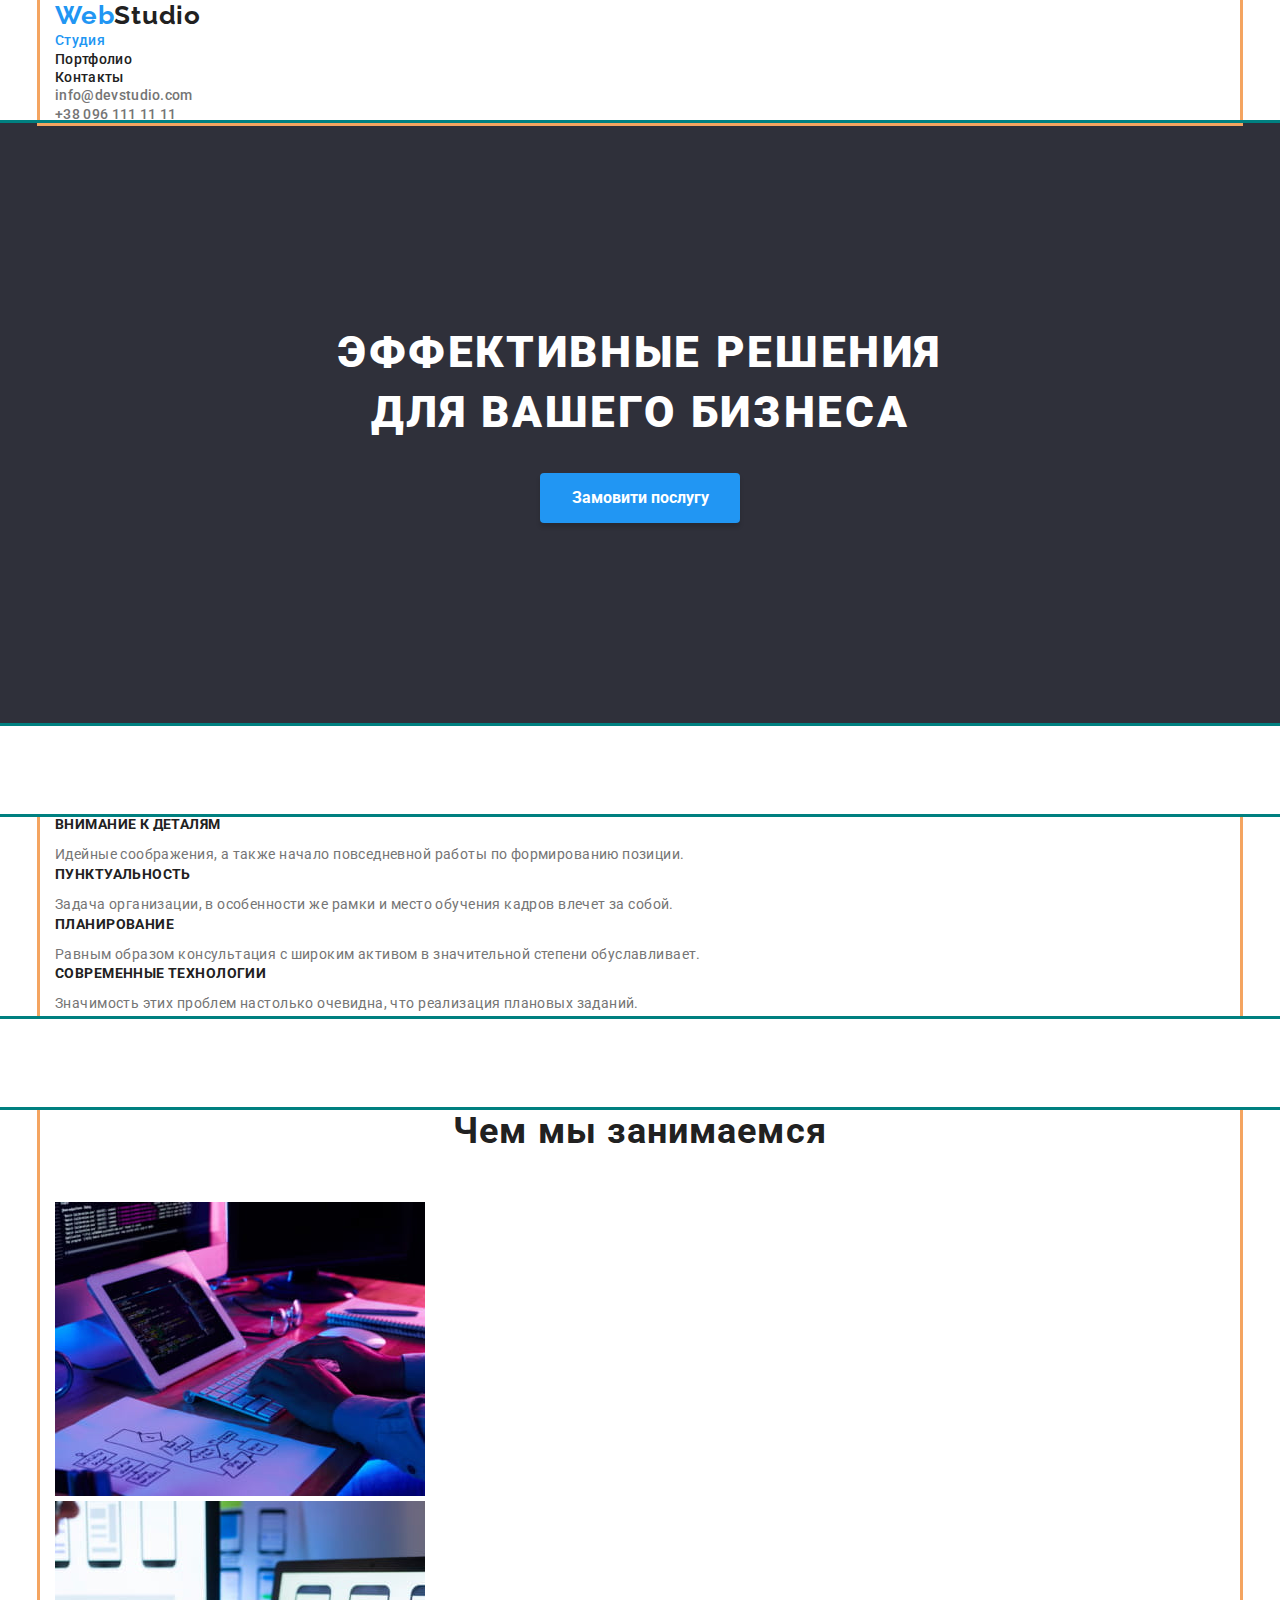
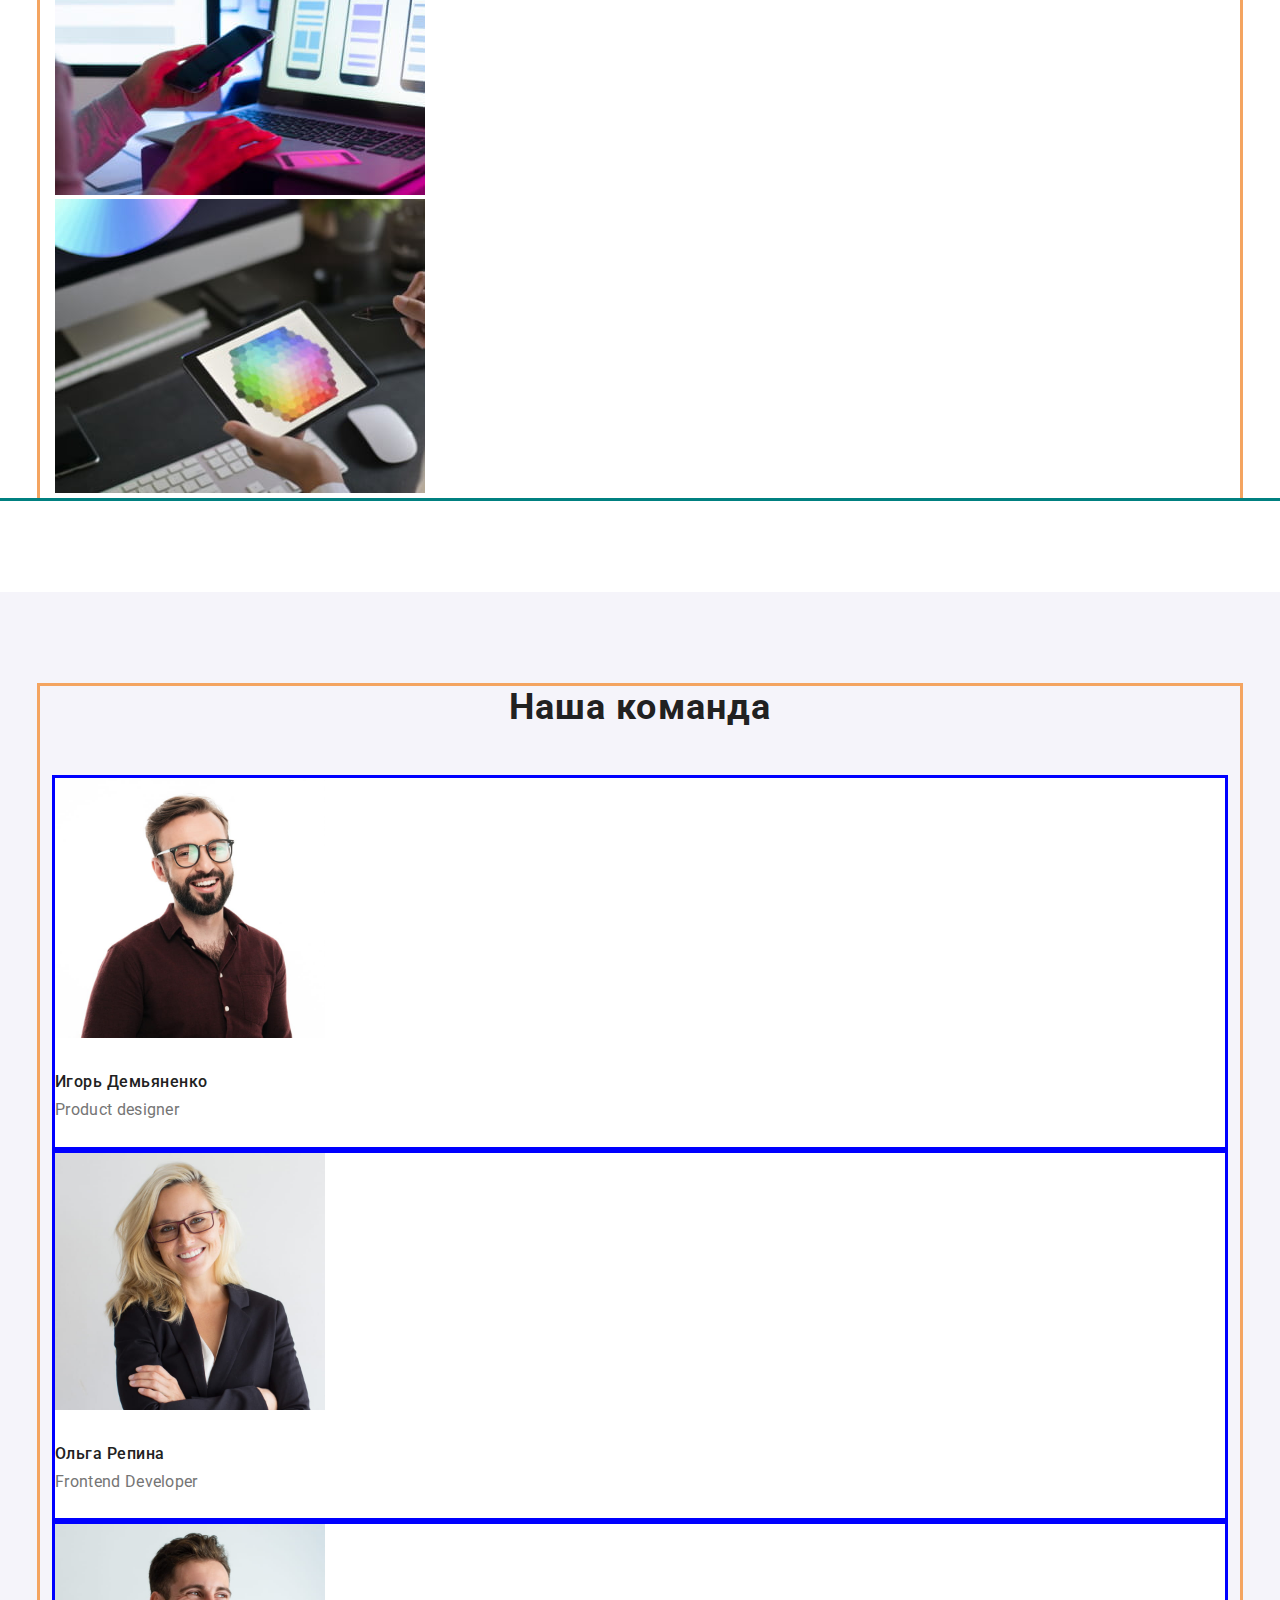
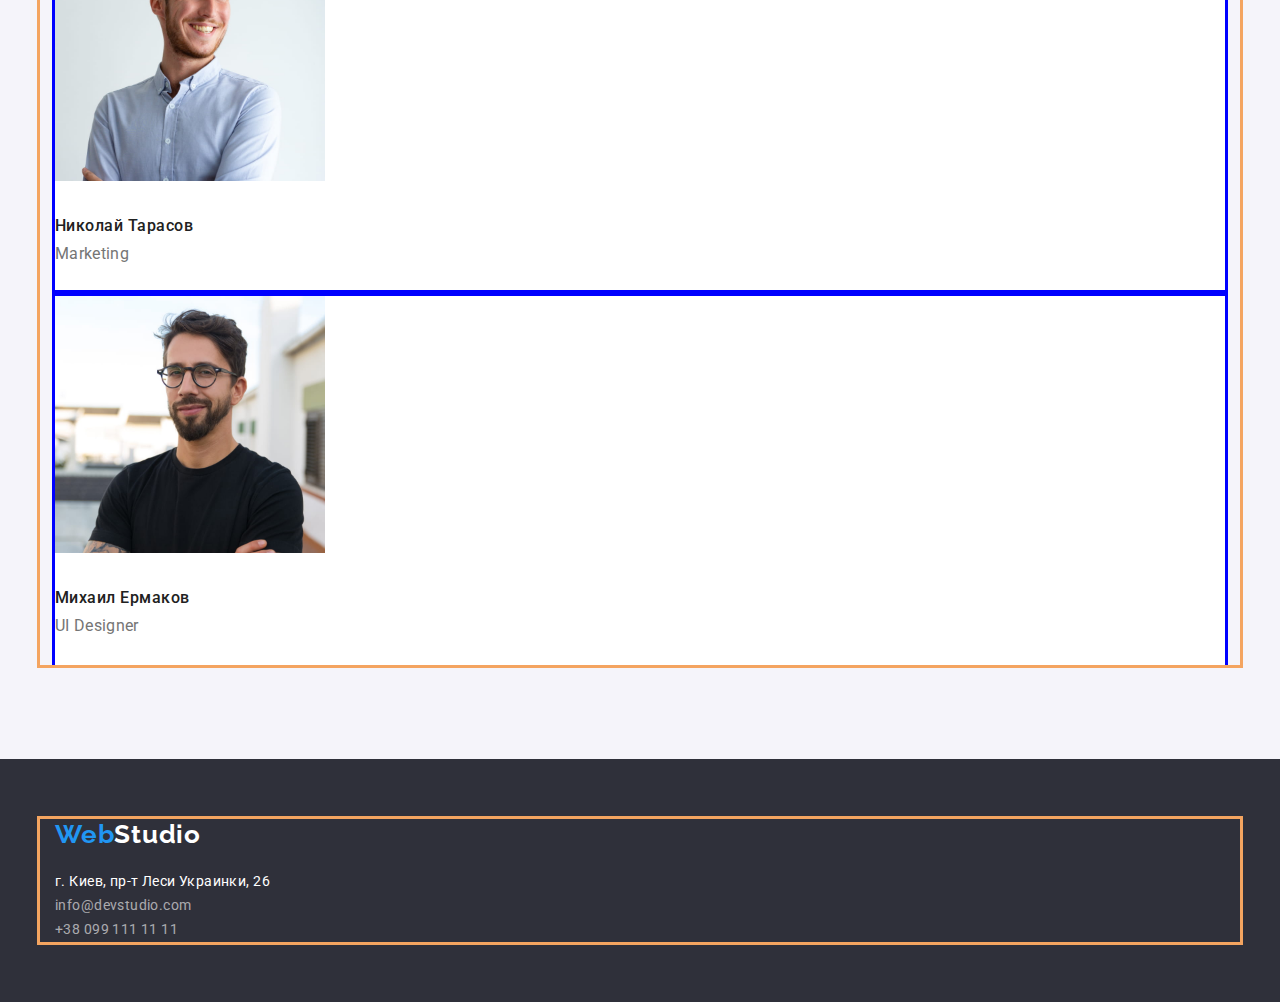
==== index.html @ afa7993c "Style margins, paddings" ====
<!DOCTYPE html>
<html lang="ru">
  <head>
    <meta charset="UTF-8">
    <meta http-equiv="X-UA-Compatible" content="IE=edge">
    <meta name="viewport" content="width=device-width, initial-scale=1.0">
    <title>Web Studio</title>    
    <link rel="preconnect" href="https://fonts.googleapis.com">
    <link rel="preconnect" href="https://fonts.gstatic.com" crossorigin>
    <link
      href="https://fonts.googleapis.com/css2?family=Raleway:wght@700&family=Roboto:wght@400;500;700;900&display=swap"
      rel="stylesheet">
    <link rel="stylesheet" href="https://cdnjs.cloudflare.com/ajax/libs/modern-normalize/1.1.0/modern-normalize.min.css">
    <link rel="stylesheet" href="./css/styles.css">

  </head>

  <body>
    <!-- Header -->

    <header class="header">
      <div class="container">
        <nav class="navigation">
          <a class="logo link" href="./index.html"><span class="logo-accent">Web</span>Studio</a>
      
          <ul class="list">
          <li><a class="nav-link current link" href="./index.html">Студия</a></li>
          <li><a class="nav-link link" href="./portfolio.html">Портфолио</a></li>
          <li><a class="nav-link link" href="">Контакты</a></li>
          </ul>
        </nav>
      
        <ul class="list">
        <li><a class="contacts link" href="mailto:info@devstudio.com">info@devstudio.com</a></li>
        <li><a class="contacts link" href="tel:+380961111111">+38 096 111 11 11</a></li>
        </ul>
      </div>
    </header>

    <!-- Main -->

    <main>
      <!-- Блок-герой -->

      <div class="section hero">
        <section>
          <h1 class="page-title">
            Эффективные решения <br>
            для вашего бизнеса
          </h1>

          <button class="button" type="button">Замовити послугу</button>
        </section>
      </div>

      <!-- Наши преимущества -->

      <section class="section features">
        <div class="container"><h2 hidden>Наши преимущества</h2>
        
        <ul class="list">
          <li>
            <h3 class="subtitle">Внимание к деталям</h3>
            <p class="text">
              Идейные соображения, а также начало повседневной работы по формированию позиции.
            </p>
          </li>
        
          <li>
            <h3 class="subtitle">Пунктуальность</h3>
            <p class="text">
              Задача организации, в особенности же рамки и место обучения кадров влечет за собой.
            </p>
          </li>
        
          <li>
            <h3 class="subtitle">Планирование</h3>
            <p class="text">
              Равным образом консультация с широким активом в значительной степени обуславливает.
            </p>
          </li>
        
          <li>
            <h3 class="subtitle">Современные технологии</h3>
            <p class="text">
              Значимость этих проблем настолько очевидна, что реализация плановых заданий.
            </p>
          </li>
        </ul></div>
      </section>

      <!-- Чем мы занимаемся -->

      <section class="section">
        <div class="container">
            <h2 class="section-title">Чем мы занимаемся</h2>
          
          <ul class="list">
            <li>
              <img src="./images/web-development.jpg" alt="Разработка веб-сайтов. Рабочий стол с ПК, планшетом и блок-схемой."
                width="370">
            </li>
          
            <li>
              <img src="./images/mobile-app-development.jpg"
                alt="Разработка веб-сайтов и приложений для мобильных устройств. Смартфон и различные макеты мобильных версий сайта на ПК."
                width="370">
            </li>
          
            <li>
              <img src="./images/design.jpg" alt="Дизайн. Выбор цвета из спектра на экране планшета." width="370">
            </li>
          </ul>
        </div>
      </section>

      <!-- Наша команда -->

      <section class="section staff">
        <div class="container">
          <h2 class="section-title">Наша команда</h2>
          
          <ul class="list">
            <li class="staff-card">
              <img src="./images/team1.jpg" alt="фотография Игоря Демьяненко" width="270">
              <h3 class="subtitle">Игорь Демьяненко</h3>
              <p lang="en">Product designer</p>
            </li>
          
            <li class="staff-card">
              <img src="./images/team2.jpg" alt="фотография Ольги Репиной" width="270">
              <h3 class="subtitle">Ольга Репина</h3>
              <p lang="en">Frontend Developer</p>
            </li>
          
            <li class="staff-card">
              <img src="./images/team3.jpg" alt="фотография Николая Тарасова" width="270">
              <h3 class="subtitle">Николай Тарасов</h3>
              <p lang="en">Marketing</p>
            </li>
          
            <li class="staff-card">
              <img src="./images/team4.jpg" alt="фотография Михаила Ермакова" width="270">
              <h3 class="subtitle">Михаил Ермаков</h3>
              <p lang="en">UI Designer</p>
            </li>
          </ul>
        </div>
      </section>
    </main>

    <!-- Footer -->

    <footer class="footer">
      <div class="container">
        <a class="logo link" href="./index.html"><span class="logo-accent">Web</span>Studio</a>
      
        <address class="address">
        г. Киев, пр-т Леси Украинки, 26 <br>
          <a class="contacts link" href="mailto:info@devstudio.com">info@devstudio.com</a><br>
          <a class="contacts link" href="tel:+380991111111">+38 099 111 11 11</a>
        </address>
      </div>
    </footer>
  </body>
</html>
---- css/styles.css ----
/* Global styles and vars */

:root {
    --main-bg-color: #ffffff;
    --section-bg-color: #f5f4fa;
    --footer-bg-color: #2f303a;
    --accent-color: #2196f3;

    --border-color: #eeeeee;

    --title-txt-color: #212121;
    --txt-color: #757575;
    --sec-txt-color: #ffffff;
}

body {
    font-family: 'Roboto', sans-serif;
    font-size: 16px;
    letter-spacing: 0.02em;

    color: var(--txt-color);
    background-color: var(--main-bg-c);
}

h1, h2, h3, h4, h5, h6, p {
    margin-top: 0;
    margin-bottom: 0;
}

.link {
    text-decoration: none;
    color: inherit;
}

.list {
    list-style: none;
    margin: 0;
    padding: 0;
}

.container {
    max-width: 1200px;
    margin: 0 auto;
    padding: 0 15px;
    outline: solid sandybrown;
}
/* Navigation */


.logo {
    font-family: 'Raleway', sans-serif;
    font-weight: 700;
    font-size: 26px;
    line-height: 1.2;
    letter-spacing: 0.03em;

    color: var(--title-txt-color);
}

.logo-accent,
.nav-link.current {
    color: var(--accent-color);
}

.nav-link,
.header .contacts {
    font-weight: 500;
    font-size: 14px;
    line-height: 1.14;
}

.nav-link {
    color: var(--title-txt-color);
}

/* --Main-- */

.hero {
    padding: 200px 0;
    text-align: center;

    background-color: var(--footer-bg-color);
}

.page-title {
    margin-bottom: 30px;

    font-weight: 900;
    font-size: 44px;
    line-height: 1.36;
    letter-spacing: 0.06em;
    text-transform: uppercase;
    
    color: var(--sec-txt-color);
}

/* --Buttons-- */
.button {
    box-shadow: 0px 4px 4px rgba(0, 0, 0, 0.15);
    border: none;
    border-radius: 4px;

    cursor: pointer;

    font-family: inherit;
}

.hero .button {
    width: 200px;
    height: 50px;

    font-weight: 700;
    font-size: 16px;
    line-height: 1.88;

    color: var(--sec-txt-color);
    background-color: var(--accent-color);
}

.hero .button:hover {
    background-color: #188ce8;
}

.filters .button {
    font-weight: 500;
    font-size: 16px;
    line-height: 1.62;
    letter-spacing: 0.03em;

    color: var(--title-txt-color);
    background-color: var(--section-bg-color);
}

.filters .button:hover,
.filters .button:focus {
    border: none;
    outline: none;
    color: var(--sec-txt-color);
    background-color: var(--accent-color);
}

/* Headings */

.section-title,
.subtitle {
    letter-spacing: 0.03em;

    color: var(--title-txt-color);
}

.section-title {
    margin-bottom: 50px;

    font-size: 36px;
    line-height: 1.17;
    text-align: center;

}

.subtitle {
    margin-bottom: 10px;

    font-size: 16px;
    line-height: 1.19;
}

.features .subtitle {
    font-size: 14px;
    line-height: 1.14;
    text-transform: uppercase;
}

.staff .subtitle {
    margin: 30px auto 10px;
    font-weight: 500;
}

.projects .subtitle {
    margin-bottom: 4px;
    font-size: 18px;
    line-height: 2;
    letter-spacing: 0.06em;
}

/* Content */
.section:not(.staff) {
    margin-bottom: 94px;

    outline: solid teal;
}

.features .text {
    font-size: 14px;
    line-height: 1.71;
    letter-spacing: 0.03em;
}

.staff {
    padding: 94px 0;
    background-color: var(--section-bg-color);
}

.staff-card {
    padding-bottom: 30px;
    /* text-align: center; */
    background-color: var(--main-bg-color);

    outline: solid blue;
}

.filters {
    margin-bottom: 50px;
}

.projects-card {
    outline: solid brown;
}

.projects-txt {
    padding: 20px 24px
}

/* Footer */
.footer {
    padding: 60px 0;

    background-color: var(--footer-bg-color);
}

.footer .logo {
    display: inline-block;
    margin-bottom: 20px;
    
    color: var(--sec-txt-color);
}

.address {
    font-style: normal;
    font-size: 14px;
    line-height: 1.71;
    letter-spacing: 0.03em;

    color: var(--sec-txt-color);
}

.footer .contacts {
    color: rgba(255, 255, 255, 0.6);
}

.nav-link:hover,
.nav-link:focus,
.contacts:hover,
.contacts:focus {
    color: var(--accent-color);
}
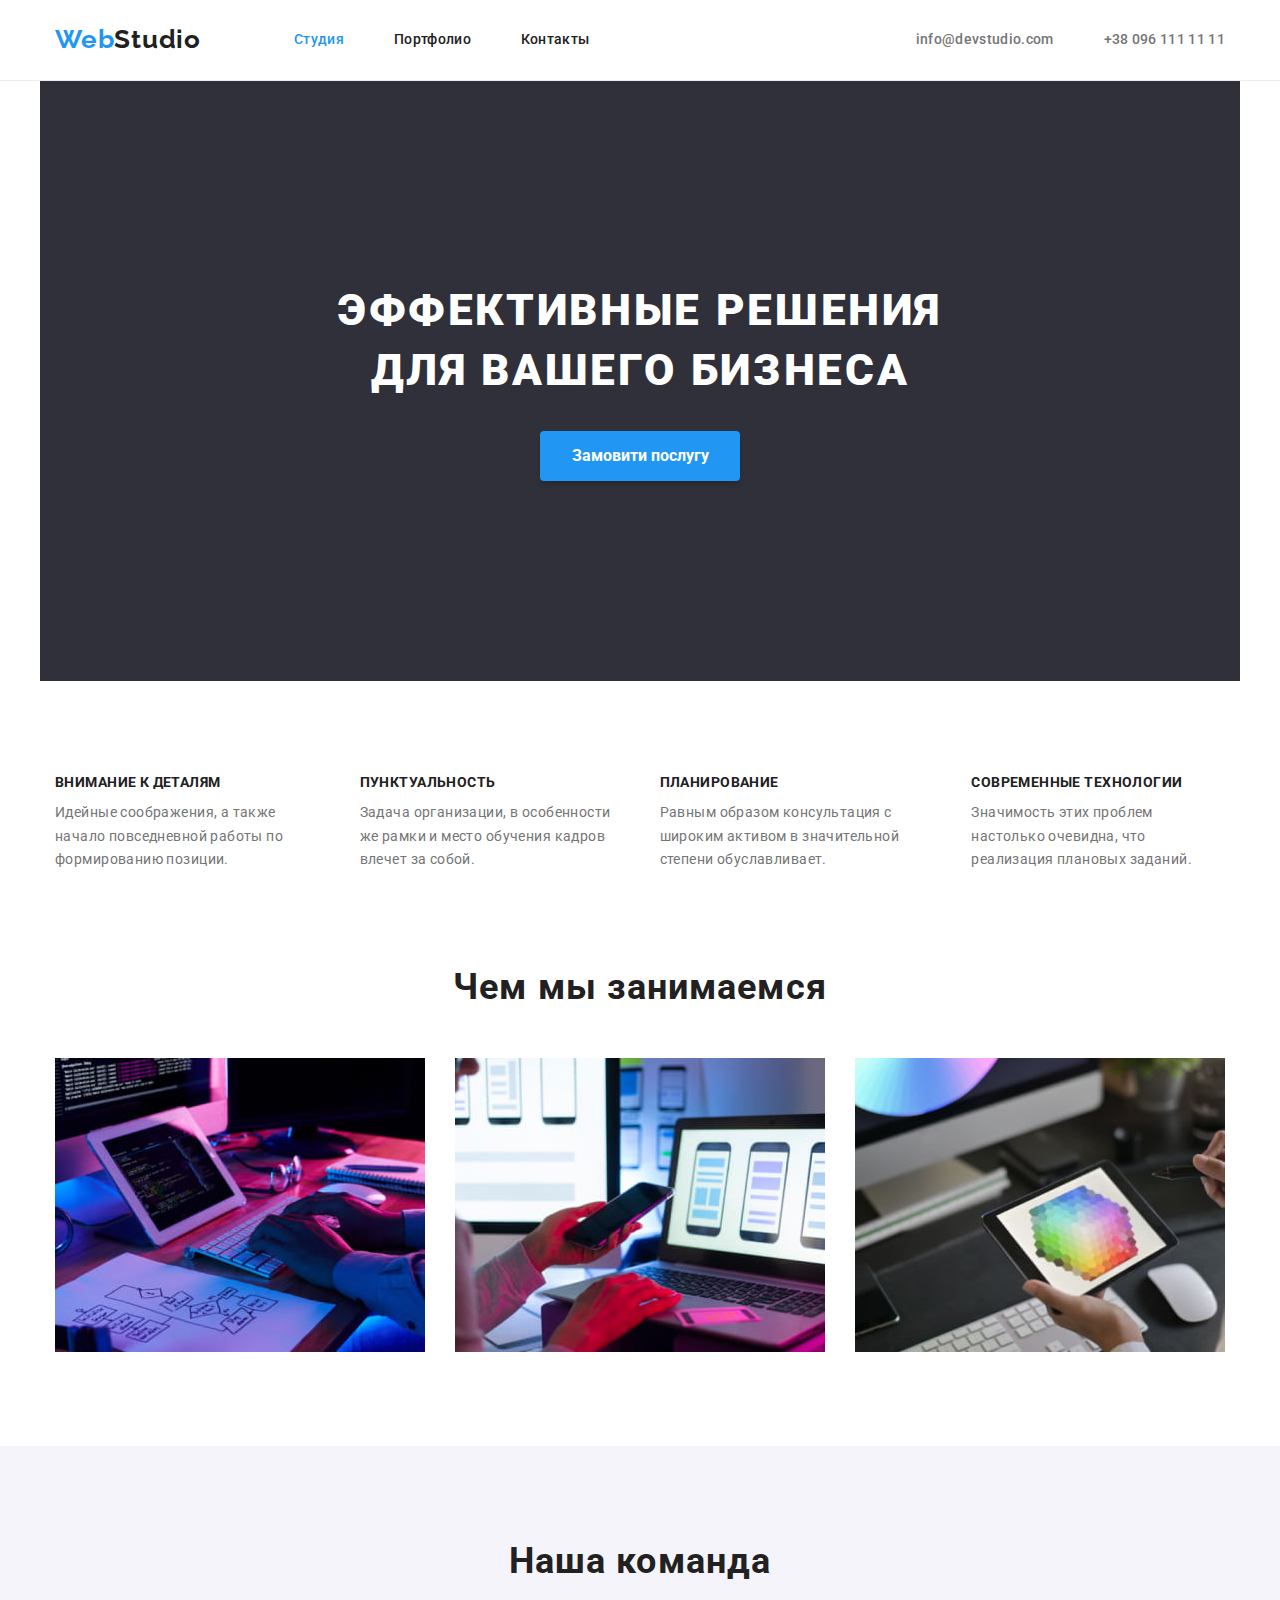
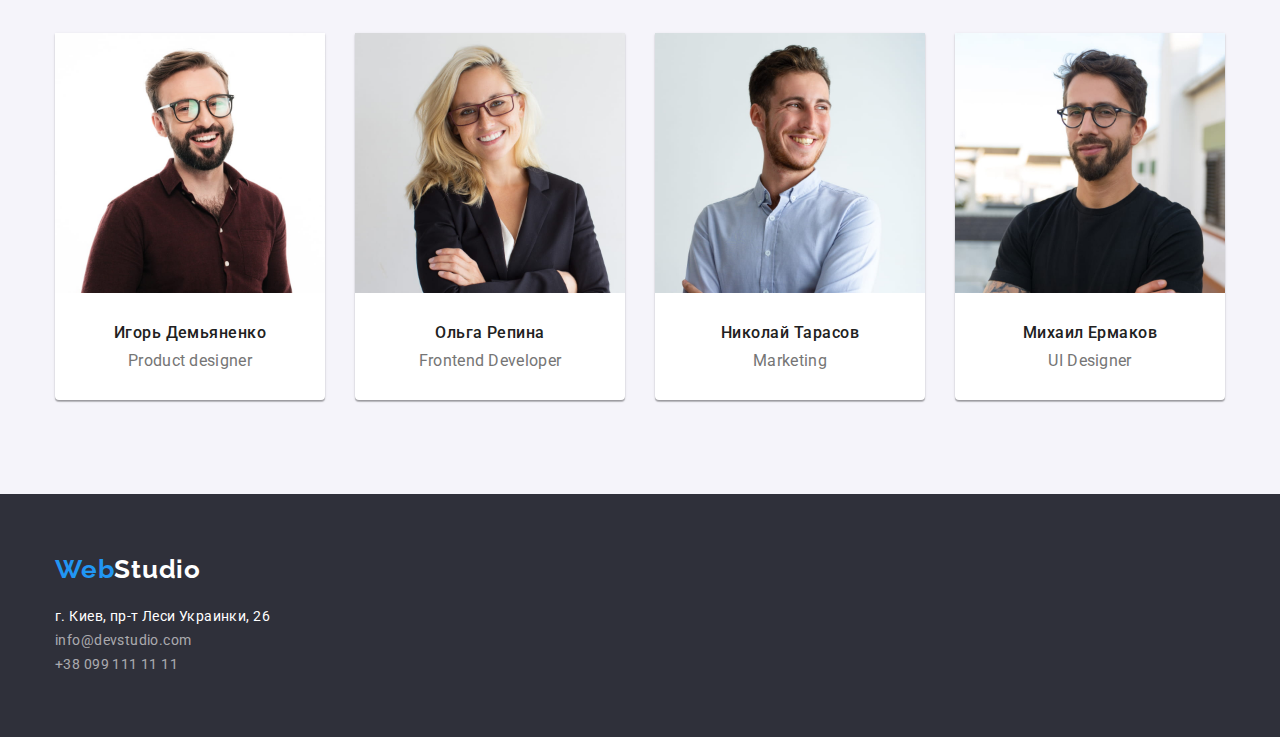
==== commit e0728270: "Style flex elements" ====
--- a/index.html
+++ b/index.html
@@ -20,20 +20,21 @@
 
     <header class="header">
       <div class="container">
-        <nav class="navigation">
+        <div class="header-menu">
           <a class="logo link" href="./index.html"><span class="logo-accent">Web</span>Studio</a>
+          <nav class="navigation">
+            <ul class="list">
+              <li><a class="nav-link current link" href="./index.html">Студия</a></li>
+              <li><a class="nav-link link" href="./portfolio.html">Портфолио</a></li>
+              <li><a class="nav-link link" href="">Контакты</a></li>
+            </ul>
+          </nav>
+        </div>
       
-          <ul class="list">
-          <li><a class="nav-link current link" href="./index.html">Студия</a></li>
-          <li><a class="nav-link link" href="./portfolio.html">Портфолио</a></li>
-          <li><a class="nav-link link" href="">Контакты</a></li>
+          <ul class="list header-contacts">
+            <li><a class="contacts link" href="mailto:info@devstudio.com">info@devstudio.com</a></li>
+            <li><a class="contacts link" href="tel:+380961111111">+38 096 111 11 11</a></li>
           </ul>
-        </nav>
-      
-        <ul class="list">
-        <li><a class="contacts link" href="mailto:info@devstudio.com">info@devstudio.com</a></li>
-        <li><a class="contacts link" href="tel:+380961111111">+38 096 111 11 11</a></li>
-        </ul>
       </div>
     </header>
 
@@ -42,7 +43,7 @@
     <main>
       <!-- Блок-герой -->
 
-      <div class="section hero">
+      <div class="section hero container">
         <section>
           <h1 class="page-title">
             Эффективные решения <br>
@@ -56,7 +57,7 @@
       <!-- Наши преимущества -->
 
       <section class="section features">
-        <div class="container"><h2 hidden>Наши преимущества</h2>
+        <div class="container"><h2 class="hidden">Наши преимущества</h2>
         
         <ul class="list">
           <li>
@@ -91,23 +92,23 @@
 
       <!-- Чем мы занимаемся -->
 
-      <section class="section">
+      <section class="section specialization">
         <div class="container">
             <h2 class="section-title">Чем мы занимаемся</h2>
           
           <ul class="list">
-            <li>
+            <li class="specialization-card">
               <img src="./images/web-development.jpg" alt="Разработка веб-сайтов. Рабочий стол с ПК, планшетом и блок-схемой."
                 width="370">
             </li>
           
-            <li>
+            <li class="specialization-card">
               <img src="./images/mobile-app-development.jpg"
                 alt="Разработка веб-сайтов и приложений для мобильных устройств. Смартфон и различные макеты мобильных версий сайта на ПК."
                 width="370">
             </li>
           
-            <li>
+            <li class="specialization-card">
               <img src="./images/design.jpg" alt="Дизайн. Выбор цвета из спектра на экране планшета." width="370">
             </li>
           </ul>
--- a/css/styles.css
+++ b/css/styles.css
@@ -1,4 +1,4 @@
-/* Global styles and vars */
+/* ------------Global styles and vars------------ */
 
 :root {
     --main-bg-color: #ffffff;
@@ -6,11 +6,13 @@
     --footer-bg-color: #2f303a;
     --accent-color: #2196f3;
 
-    --border-color: #eeeeee;
-
     --title-txt-color: #212121;
     --txt-color: #757575;
     --sec-txt-color: #ffffff;
+
+    --border-r: 4px;
+    --sect-interval: 94px;
+    --card-interval: 30px;
 }
 
 body {
@@ -27,6 +29,24 @@
     margin-bottom: 0;
 }
 
+img {
+    display: block;
+}
+
+.hidden {
+
+    position: absolute;
+    width: 1px;
+    height: 1px;
+    margin: -1px;
+    border: 0;
+    padding: 0;
+    white-space: nowrap;
+    clip-path: inset(100%);
+    clip: rect(0 0 0 0);
+    overflow: hidden;
+}
+
 .link {
     text-decoration: none;
     color: inherit;
@@ -42,10 +62,26 @@
     max-width: 1200px;
     margin: 0 auto;
     padding: 0 15px;
-    outline: solid sandybrown;
-}
-/* Navigation */
-
+}
+
+/* ------------Header------------ */
+
+.header {
+    border-bottom: 1px solid #ececec;
+}
+
+.header .container, .header-menu, .header .list {
+    display: flex;
+    align-items: center;
+}
+
+.navigation {
+    margin-left: 93px;
+}
+
+.header li:not(li:last-child){
+    margin-right: 50px;
+}
 
 .logo {
     font-family: 'Raleway', sans-serif;
@@ -64,6 +100,9 @@
 
 .nav-link,
 .header .contacts {
+    display: block;
+    padding: 32px 0;
+    
     font-weight: 500;
     font-size: 14px;
     line-height: 1.14;
@@ -73,7 +112,11 @@
     color: var(--title-txt-color);
 }
 
-/* --Main-- */
+.header-contacts {
+    margin-left: auto;
+}
+
+/* ------------Hero------------ */
 
 .hero {
     padding: 200px 0;
@@ -94,11 +137,10 @@
     color: var(--sec-txt-color);
 }
 
-/* --Buttons-- */
+/* ------------Buttons------------ */
 .button {
-    box-shadow: 0px 4px 4px rgba(0, 0, 0, 0.15);
     border: none;
-    border-radius: 4px;
+    border-radius: var(--border-r);
 
     cursor: pointer;
 
@@ -112,7 +154,8 @@
     font-weight: 700;
     font-size: 16px;
     line-height: 1.88;
-
+    
+    box-shadow: 0px 4px 4px rgba(0, 0, 0, 0.15);
     color: var(--sec-txt-color);
     background-color: var(--accent-color);
 }
@@ -122,6 +165,8 @@
 }
 
 .filters .button {
+    padding: 0 20px;
+
     font-weight: 500;
     font-size: 16px;
     line-height: 1.62;
@@ -131,30 +176,27 @@
     background-color: var(--section-bg-color);
 }
 
+.filters .button:not(li:last-child){
+    margin-right: 8px;
+}
+
 .filters .button:hover,
 .filters .button:focus {
-    border: none;
-    outline: none;
     color: var(--sec-txt-color);
     background-color: var(--accent-color);
-}
-
-/* Headings */
-
-.section-title,
-.subtitle {
-    letter-spacing: 0.03em;
-
-    color: var(--title-txt-color);
-}
-
+    box-shadow: 0px 3px 1px rgba(0, 0, 0, 0.1), 0px 1px 2px rgba(0, 0, 0, 0.08), 0px 2px 2px rgba(0, 0, 0, 0.12);
+}
+
+/* ------------Headings------------ */
 .section-title {
     margin-bottom: 50px;
-
+    
+    text-align: center;
     font-size: 36px;
     line-height: 1.17;
-    text-align: center;
-
+    letter-spacing: 0.03em;
+
+    color: var(--title-txt-color);
 }
 
 .subtitle {
@@ -162,6 +204,9 @@
 
     font-size: 16px;
     line-height: 1.19;
+    letter-spacing: 0.03em;
+
+    color: var(--title-txt-color);
 }
 
 .features .subtitle {
@@ -172,21 +217,32 @@
 
 .staff .subtitle {
     margin: 30px auto 10px;
+
     font-weight: 500;
 }
 
 .projects .subtitle {
     margin-bottom: 4px;
+
     font-size: 18px;
     line-height: 2;
     letter-spacing: 0.06em;
 }
 
-/* Content */
+/* ------------Content------------ */
 .section:not(.staff) {
-    margin-bottom: 94px;
-
-    outline: solid teal;
+    margin-bottom: var(--sect-interval);
+}
+
+/* ------------Features------------ */
+
+.features .list {
+    display: flex;
+}
+
+.features li:not(li:last-child) {
+    margin-right: var(--card-interval);
+    padding-right: 1px;
 }
 
 .features .text {
@@ -195,32 +251,66 @@
     letter-spacing: 0.03em;
 }
 
+/* ------------Specialization------------ */
+
+.specialization .list {
+    display: flex;
+}
+.specialization-card:not(li:last-child),
+.staff-card:not(li:last-child),
+.projects-card:not(li:nth-child(3n)){
+    margin-right: var(--card-interval);
+}
+
+/* ------------Staff------------ */
+
 .staff {
-    padding: 94px 0;
+    padding: var(--sect-interval) 0;
+
     background-color: var(--section-bg-color);
+}
+
+.staff .list {
+    display: flex;
 }
 
 .staff-card {
     padding-bottom: 30px;
-    /* text-align: center; */
+    text-align: center;
+
     background-color: var(--main-bg-color);
-
-    outline: solid blue;
-}
+    box-shadow: 0px 1px 3px rgba(0, 0, 0, 0.12), 0px 1px 1px rgba(0, 0, 0, 0.14), 0px 2px 1px rgba(0, 0, 0, 0.2);
+    border-bottom-right-radius: var(--border-r);
+    border-bottom-left-radius: var(--border-r);
+}
+
+/* ------------Portfolio------------ */
 
 .filters {
+    display: flex;
+    justify-content: center;
     margin-bottom: 50px;
 }
 
+.projects{
+    display: flex;
+    flex-wrap: wrap;
+}
+
+.projects-card:not(li:nth-last-child(-n+3)) {
+    margin-bottom: var(--card-interval);
+}
+
 .projects-card {
-    outline: solid brown;
+    outline: solid 1px var(--border-color);
 }
 
 .projects-txt {
-    padding: 20px 24px
-}
-
-/* Footer */
+    padding: 20px 24px;
+}
+
+/* ------------Footer------------ */
+
 .footer {
     padding: 60px 0;
 
@@ -228,7 +318,7 @@
 }
 
 .footer .logo {
-    display: inline-block;
+    display: block;
     margin-bottom: 20px;
     
     color: var(--sec-txt-color);
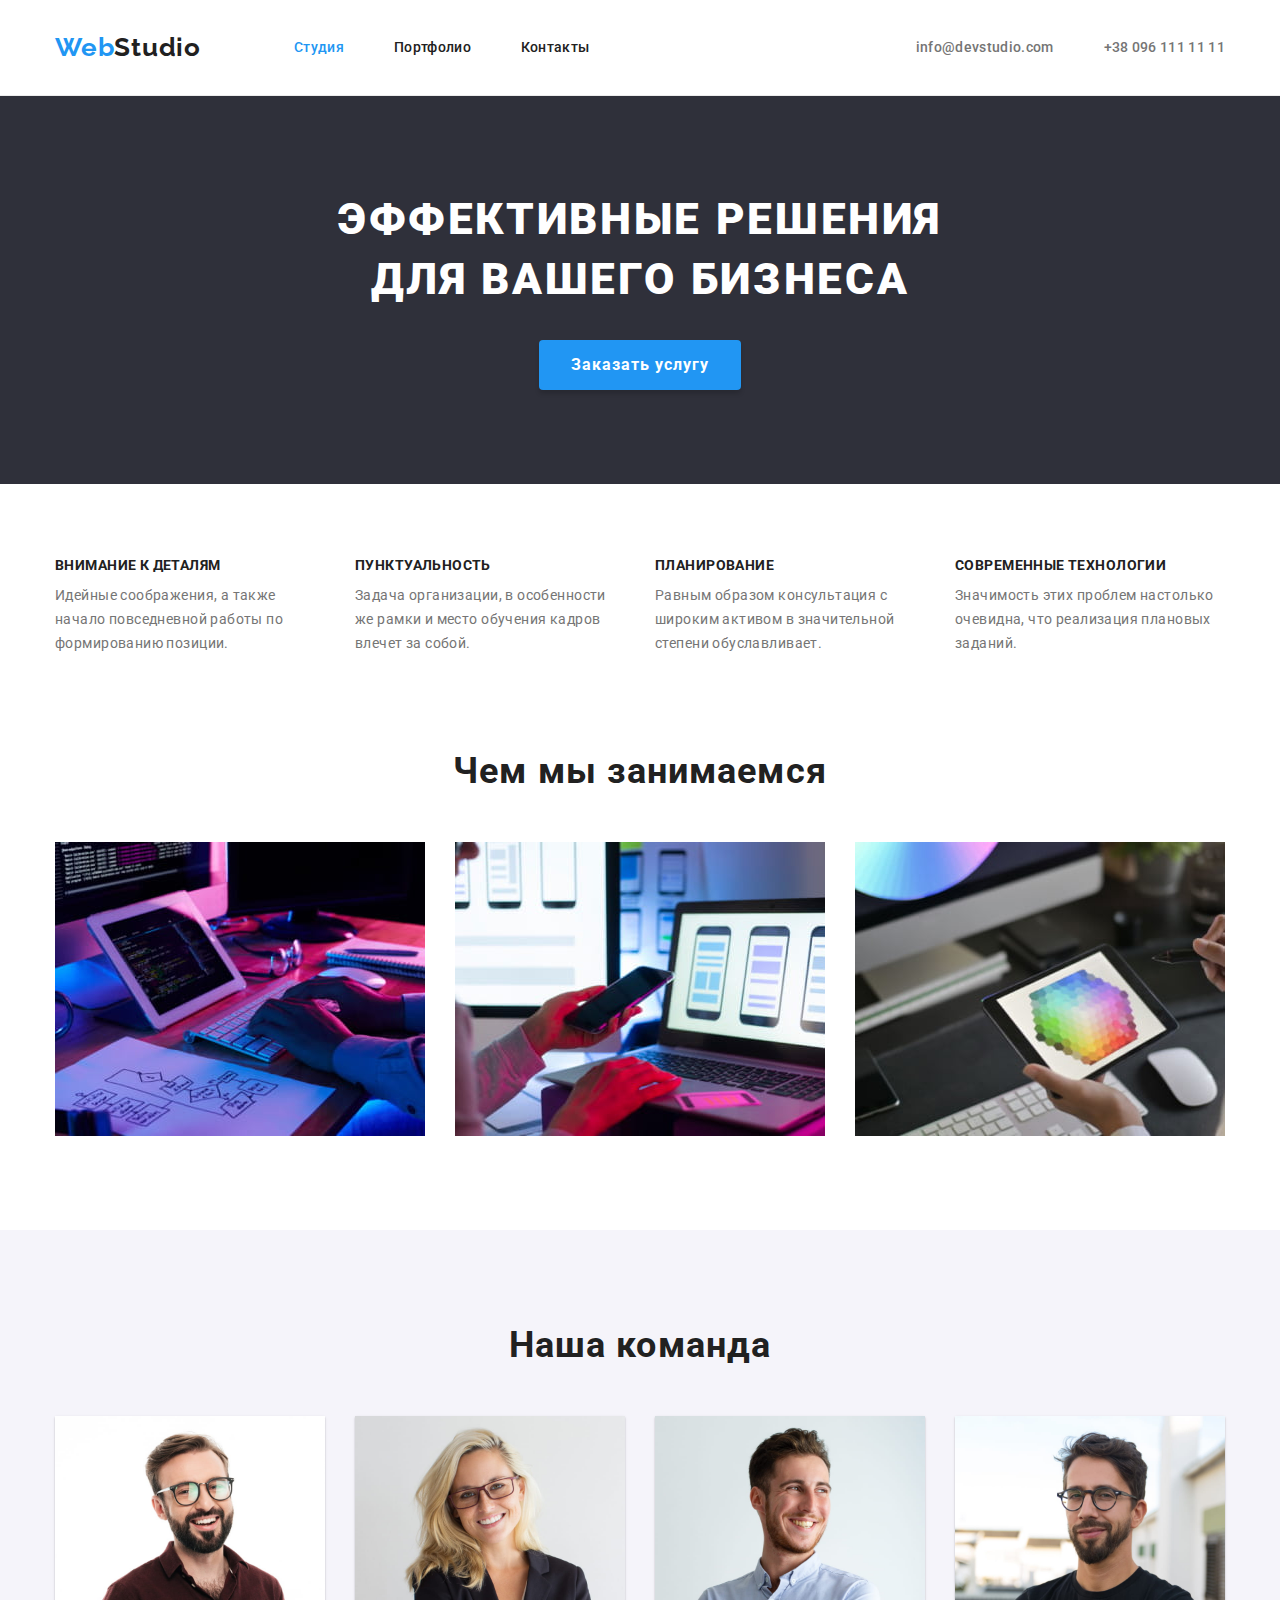
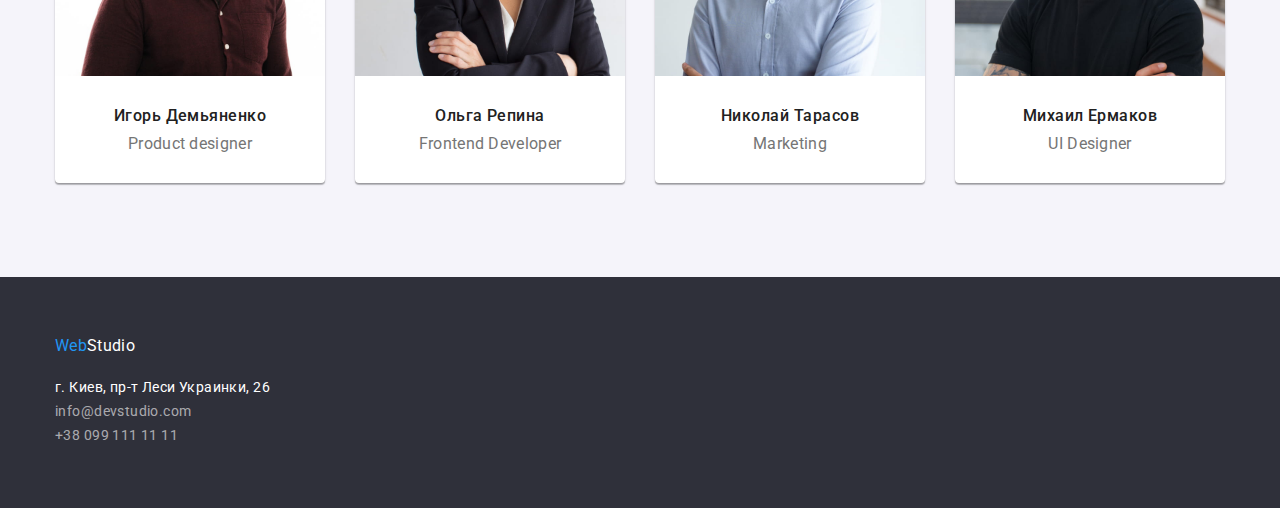
==== commit 546be0dc: "Optimize list positioning" ====
--- a/index.html
+++ b/index.html
@@ -43,14 +43,14 @@
     <main>
       <!-- Блок-герой -->
 
-      <div class="section hero container">
+      <div class="section hero">
         <section>
           <h1 class="page-title">
             Эффективные решения <br>
             для вашего бизнеса
           </h1>
 
-          <button class="button" type="button">Замовити послугу</button>
+          <button class="button" type="button">Заказать услугу</button>
         </section>
       </div>
 
@@ -124,26 +124,34 @@
           <ul class="list">
             <li class="staff-card">
               <img src="./images/team1.jpg" alt="фотография Игоря Демьяненко" width="270">
-              <h3 class="subtitle">Игорь Демьяненко</h3>
-              <p lang="en">Product designer</p>
+              <div class="staff-txt">
+                <h3 class="subtitle">Игорь Демьяненко</h3>
+                <p lang="en">Product designer</p>
+              </div>
             </li>
           
             <li class="staff-card">
               <img src="./images/team2.jpg" alt="фотография Ольги Репиной" width="270">
-              <h3 class="subtitle">Ольга Репина</h3>
-              <p lang="en">Frontend Developer</p>
+              <div class="staff-txt">
+                <h3 class="subtitle">Ольга Репина</h3>
+                <p lang="en">Frontend Developer</p>
+              </div>
             </li>
           
             <li class="staff-card">
               <img src="./images/team3.jpg" alt="фотография Николая Тарасова" width="270">
-              <h3 class="subtitle">Николай Тарасов</h3>
-              <p lang="en">Marketing</p>
+              <div class="staff-txt">
+                <h3 class="subtitle">Николай Тарасов</h3>
+                <p lang="en">Marketing</p>
+              </div>
             </li>
           
             <li class="staff-card">
               <img src="./images/team4.jpg" alt="фотография Михаила Ермакова" width="270">
-              <h3 class="subtitle">Михаил Ермаков</h3>
-              <p lang="en">UI Designer</p>
+              <div class="staff-txt">
+                <h3 class="subtitle">Михаил Ермаков</h3>
+                <p lang="en">UI Designer</p>
+              </div>
             </li>
           </ul>
         </div>
--- a/css/styles.css
+++ b/css/styles.css
@@ -11,8 +11,9 @@
     --sec-txt-color: #ffffff;
 
     --border-r: 4px;
-    --sect-interval: 94px;
+    --section-pad: 94px;
     --card-interval: 30px;
+    --neg-card-interval: -30px;
 }
 
 body {
@@ -31,6 +32,8 @@
 
 img {
     display: block;
+    max-width: 100%;
+    height: auto;
 }
 
 .hidden {
@@ -75,15 +78,26 @@
     align-items: center;
 }
 
-.navigation {
-    margin-left: 93px;
-}
-
 .header li:not(li:last-child){
     margin-right: 50px;
 }
 
-.logo {
+.nav-link,
+.header .contacts,
+.header .logo {
+    display: block;
+    padding: 32px 0;
+    
+    font-weight: 500;
+    font-size: 14px;
+    line-height: 1.14;
+}
+
+.header .logo {
+    display: block;
+    padding: 32px 0;
+    margin-right: 93px;
+
     font-family: 'Raleway', sans-serif;
     font-weight: 700;
     font-size: 26px;
@@ -96,16 +110,6 @@
 .logo-accent,
 .nav-link.current {
     color: var(--accent-color);
-}
-
-.nav-link,
-.header .contacts {
-    display: block;
-    padding: 32px 0;
-    
-    font-weight: 500;
-    font-size: 14px;
-    line-height: 1.14;
 }
 
 .nav-link {
@@ -139,6 +143,8 @@
 
 /* ------------Buttons------------ */
 .button {
+    padding: 10px 32px;
+
     border: none;
     border-radius: var(--border-r);
 
@@ -148,12 +154,10 @@
 }
 
 .hero .button {
-    width: 200px;
-    height: 50px;
-
     font-weight: 700;
     font-size: 16px;
     line-height: 1.88;
+    letter-spacing: 0.06em;
     
     box-shadow: 0px 4px 4px rgba(0, 0, 0, 0.15);
     color: var(--sec-txt-color);
@@ -162,6 +166,7 @@
 
 .hero .button:hover {
     background-color: #188ce8;
+    outline: none;
 }
 
 .filters .button {
@@ -176,7 +181,7 @@
     background-color: var(--section-bg-color);
 }
 
-.filters .button:not(li:last-child){
+.filters .button{
     margin-right: 8px;
 }
 
@@ -184,6 +189,7 @@
 .filters .button:focus {
     color: var(--sec-txt-color);
     background-color: var(--accent-color);
+    outline: none;
     box-shadow: 0px 3px 1px rgba(0, 0, 0, 0.1), 0px 1px 2px rgba(0, 0, 0, 0.08), 0px 2px 2px rgba(0, 0, 0, 0.12);
 }
 
@@ -216,7 +222,7 @@
 }
 
 .staff .subtitle {
-    margin: 30px auto 10px;
+    margin-bottom: 10px;
 
     font-weight: 500;
 }
@@ -230,22 +236,30 @@
 }
 
 /* ------------Content------------ */
-.section:not(.staff) {
-    margin-bottom: var(--sect-interval);
+
+.section:not(.features) {
+    padding: var(--section-pad) 0;
 }
 
 /* ------------Features------------ */
 
+.features {
+    padding-top: 74px;
+    
+}
 .features .list {
     display: flex;
-}
-
-.features li:not(li:last-child) {
+    margin-right: var(--neg-card-interval);
+}
+
+.features li{
+    flex-basis: calc((100% - 120px)/4);
     margin-right: var(--card-interval);
+    
+}
+
+.features .text {
     padding-right: 1px;
-}
-
-.features .text {
     font-size: 14px;
     line-height: 1.71;
     letter-spacing: 0.03em;
@@ -255,28 +269,28 @@
 
 .specialization .list {
     display: flex;
-}
-.specialization-card:not(li:last-child),
-.staff-card:not(li:last-child),
-.projects-card:not(li:nth-child(3n)){
+    margin-right: var(--neg-card-interval);
+}
+
+.specialization-card {
+    flex-basis: calc((100%-90px)/3);
     margin-right: var(--card-interval);
 }
 
 /* ------------Staff------------ */
 
 .staff {
-    padding: var(--sect-interval) 0;
-
     background-color: var(--section-bg-color);
 }
 
 .staff .list {
     display: flex;
+    margin-right: var(--neg-card-interval);
 }
 
 .staff-card {
-    padding-bottom: 30px;
-    text-align: center;
+    flex-basis: calc((100%-120px)/4);
+    margin-right: var(--card-interval);
 
     background-color: var(--main-bg-color);
     box-shadow: 0px 1px 3px rgba(0, 0, 0, 0.12), 0px 1px 1px rgba(0, 0, 0, 0.14), 0px 2px 1px rgba(0, 0, 0, 0.2);
@@ -284,25 +298,34 @@
     border-bottom-left-radius: var(--border-r);
 }
 
+.staff-txt {
+    padding: 30px;
+    text-align: center;
+}
+
 /* ------------Portfolio------------ */
 
 .filters {
     display: flex;
     justify-content: center;
+    margin-right: -8px;
     margin-bottom: 50px;
 }
 
 .projects{
     display: flex;
     flex-wrap: wrap;
-}
-
-.projects-card:not(li:nth-last-child(-n+3)) {
-    margin-bottom: var(--card-interval);
+
+    margin: 0 var(--neg-card-interval) var(--neg-card-interval) 0;
 }
 
 .projects-card {
-    outline: solid 1px var(--border-color);
+    flex-basis: calc((100% - 90px)/3);
+    margin: 0 var(--card-interval) var(--card-interval) 0;
+}
+
+.projects-card {
+    outline: solid 1px #eeeeee;
 }
 
 .projects-txt {
@@ -342,4 +365,5 @@
 .contacts:hover,
 .contacts:focus {
     color: var(--accent-color);
+    outline: none;
 }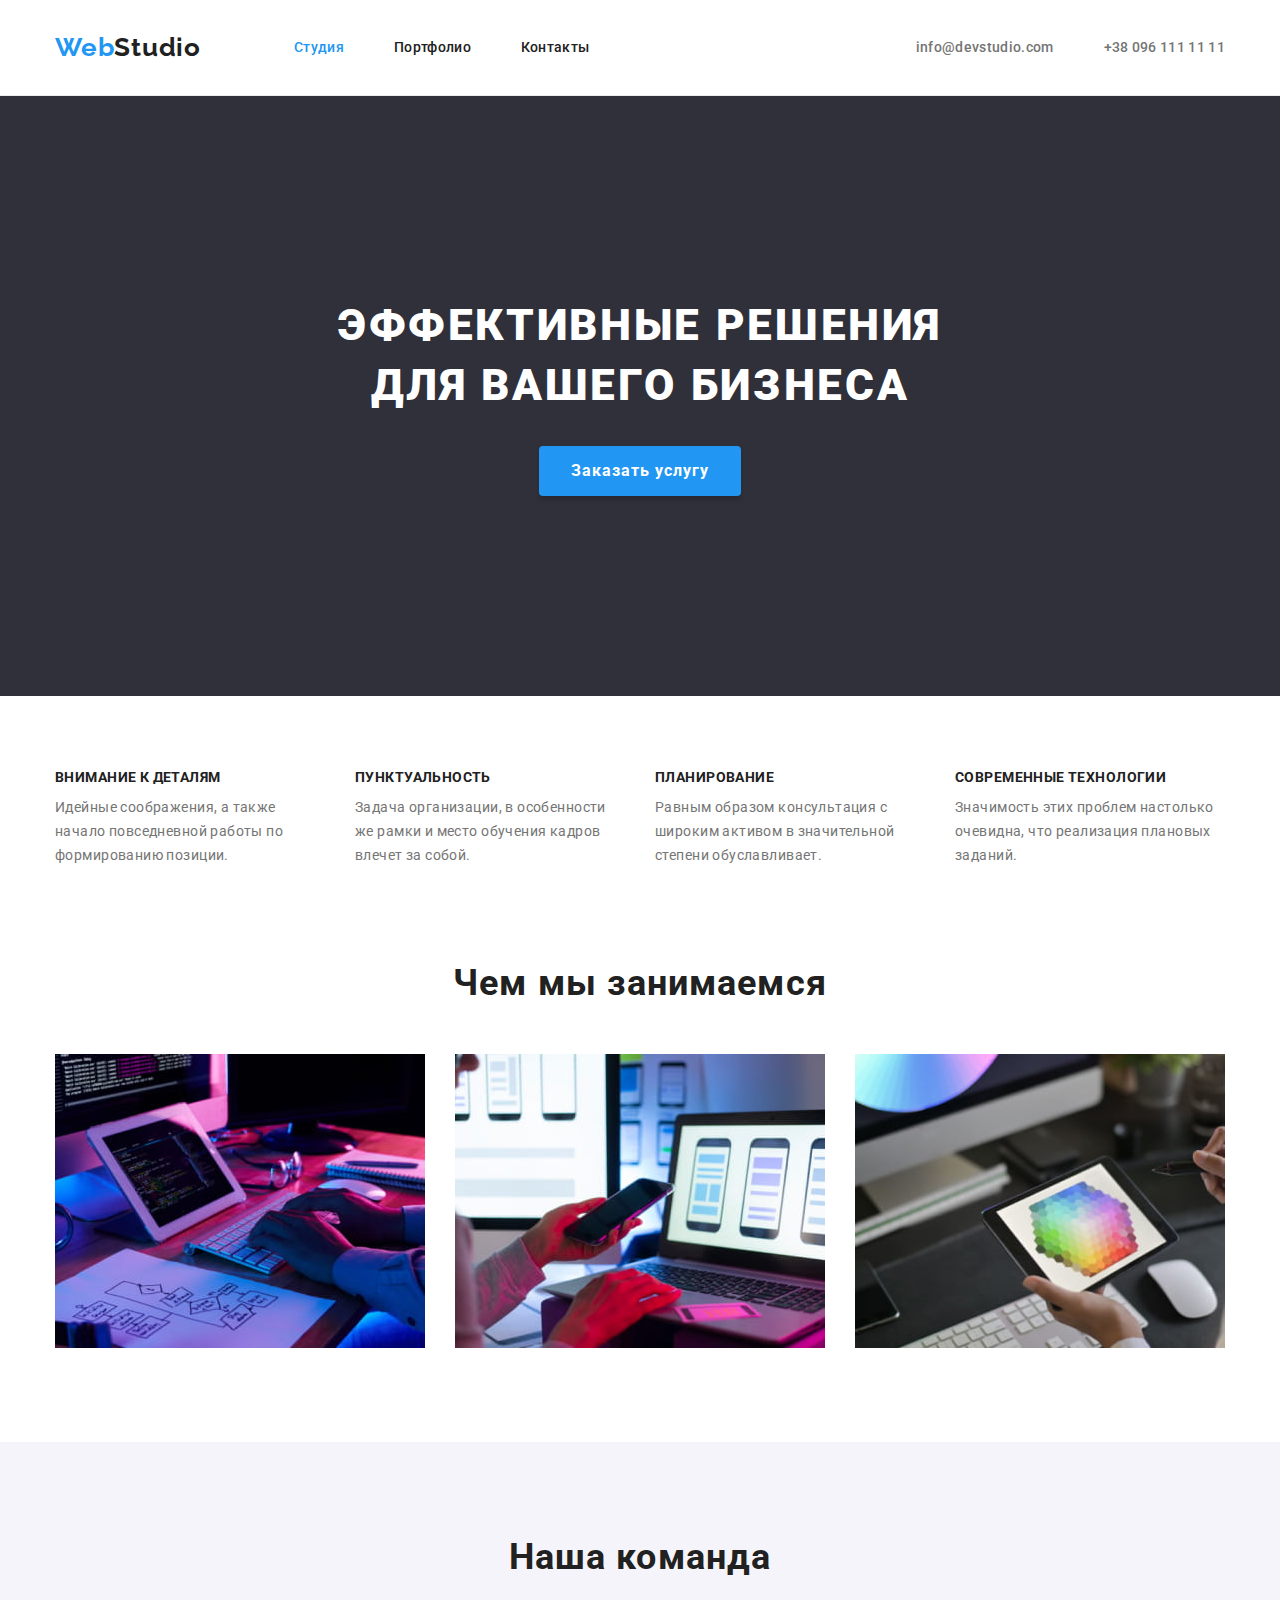
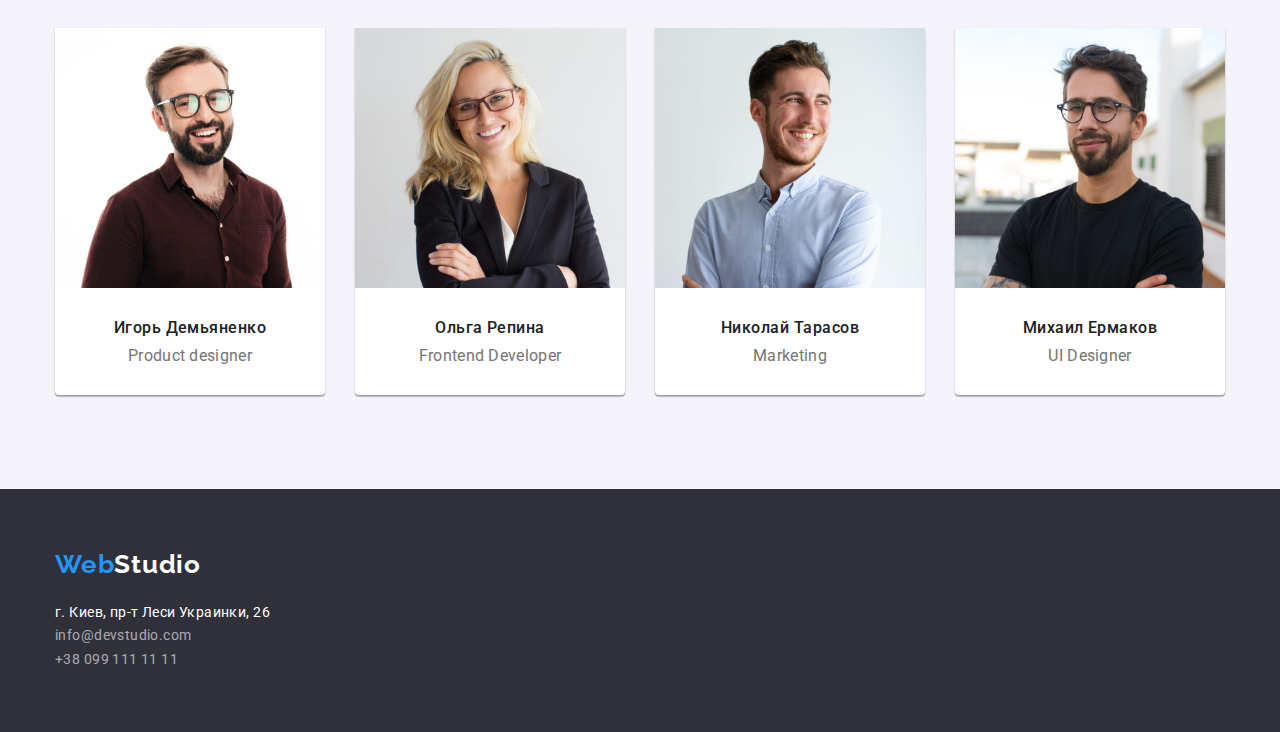
==== commit 6ce38fb0: "Remove class "section" from hero tag" ====
--- a/index.html
+++ b/index.html
@@ -43,7 +43,7 @@
     <main>
       <!-- Блок-герой -->
 
-      <div class="section hero">
+      <div class="hero">
         <section>
           <h1 class="page-title">
             Эффективные решения <br>
--- a/css/styles.css
+++ b/css/styles.css
@@ -83,8 +83,7 @@
 }
 
 .nav-link,
-.header .contacts,
-.header .logo {
+.header .contacts {
     display: block;
     padding: 32px 0;
     
@@ -95,9 +94,12 @@
 
 .header .logo {
     display: block;
+
+    margin-right: 93px;
     padding: 32px 0;
-    margin-right: 93px;
-
+}
+
+.logo {
     font-family: 'Raleway', sans-serif;
     font-weight: 700;
     font-size: 26px;
@@ -166,7 +168,6 @@
 
 .hero .button:hover {
     background-color: #188ce8;
-    outline: none;
 }
 
 .filters .button {
